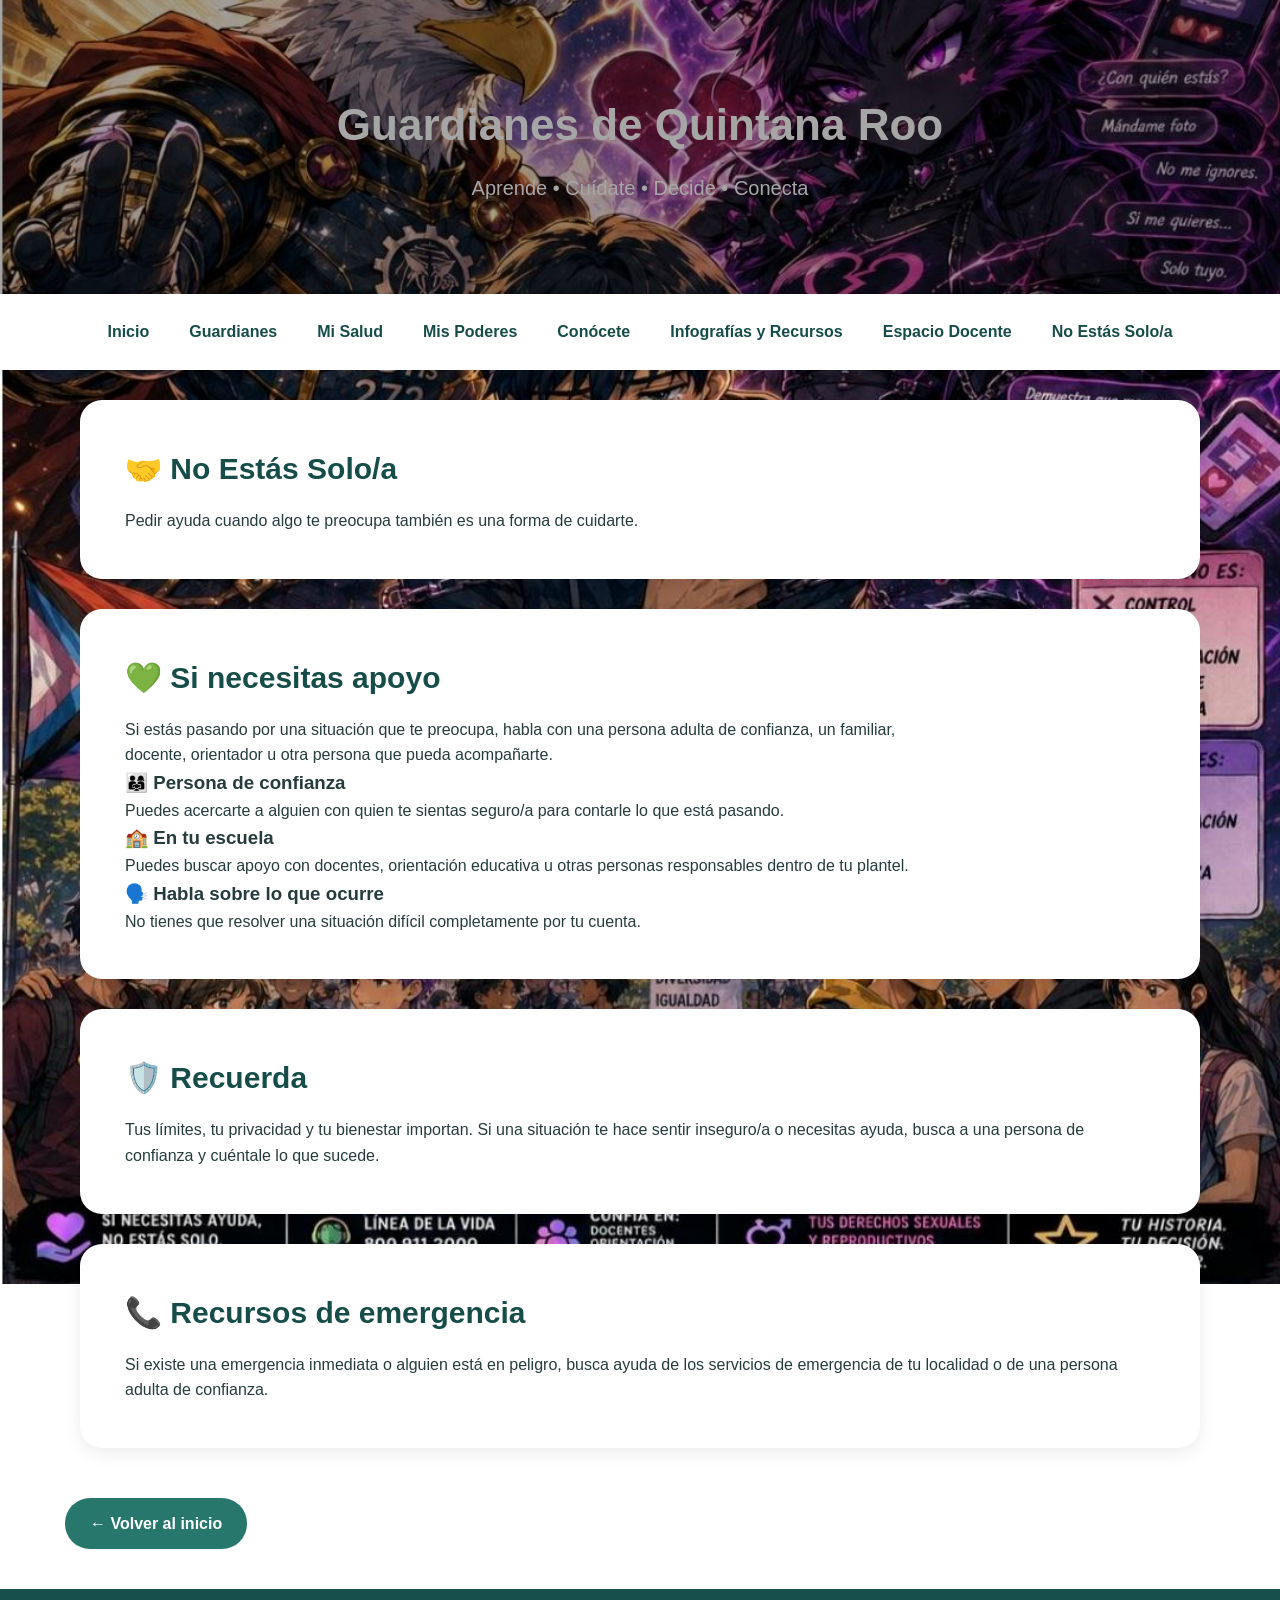
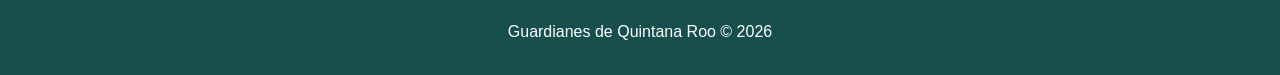
==== ayuda.html @ 65d1a96f "Add files via upload" ====
<!DOCTYPE html>
<html lang="es">
<head>
    <meta charset="UTF-8">
    <meta name="viewport" content="width=device-width, initial-scale=1.0">
    <title>No Estás Solo/a | Guardianes de Quintana Roo</title>
    <link rel="stylesheet" href="style.css">
</head>

<body>

<header>
    <h1>Guardianes de Quintana Roo</h1>
    <p>Aprende • Cuídate • Decide • Conecta</p>
</header>

<nav>
    <a href="index.html">Inicio</a>
    <a href="guardianes.html">Guardianes</a>
    <a href="salud.html">Mi Salud</a>
    <a href="poderes.html">Mis Poderes</a>
    <a href="conocete.html">Conócete</a>
    <a href="recursos.html">Infografías y Recursos</a>
    <a href="docente.html">Espacio Docente</a>
    <a href="ayuda.html">No Estás Solo/a</a>
</nav>

<main>

    <section class="hero">
        <h2>🤝 No Estás Solo/a</h2>
        <p>
            Pedir ayuda cuando algo te preocupa también es una
            forma de cuidarte.
        </p>
    </section>

    <section>
        <h2>💚 Si necesitas apoyo</h2>

        <p>
            Si estás pasando por una situación que te preocupa,
            habla con una persona adulta de confianza, un familiar,
            docente, orientador u otra persona que pueda acompañarte.
        </p>

        <div class="cards">

            <div class="card">
                <h3>👨‍👩‍👧 Persona de confianza</h3>
                <p>
                    Puedes acercarte a alguien con quien te sientas
                    seguro/a para contarle lo que está pasando.
                </p>
            </div>

            <div class="card">
                <h3>🏫 En tu escuela</h3>
                <p>
                    Puedes buscar apoyo con docentes, orientación
                    educativa u otras personas responsables dentro
                    de tu plantel.
                </p>
            </div>

            <div class="card">
                <h3>🗣️ Habla sobre lo que ocurre</h3>
                <p>
                    No tienes que resolver una situación difícil
                    completamente por tu cuenta.
                </p>
            </div>

        </div>
    </section>

    <section>
        <h2>🛡️ Recuerda</h2>

        <div class="card">
            <p>
                Tus límites, tu privacidad y tu bienestar importan.
                Si una situación te hace sentir inseguro/a o
                necesitas ayuda, busca a una persona de confianza
                y cuéntale lo que sucede.
            </p>
        </div>
    </section>

    <section>
        <h2>📞 Recursos de emergencia</h2>

        <div class="card">
            <p>
                Si existe una emergencia inmediata o alguien está
                en peligro, busca ayuda de los servicios de emergencia
                de tu localidad o de una persona adulta de confianza.
            </p>
        </div>
    </section>

    <a class="boton" href="index.html">← Volver al inicio</a>

</main>

<footer>
    <p>Guardianes de Quintana Roo © 2026</p>
</footer>

</body>
</html>
---- style.css ----
/* =========================
   CONFIGURACIÓN GENERAL
========================= */

* {
    box-sizing: border-box;
    margin: 0;
    padding: 0;
}

html {
    scroll-behavior: smooth;
}

body {
    font-family: Arial, sans-serif;
    background-image:
        url("cbtis-cancun.jpeg");

    background-size: cover;
    background-position: center;
    background-attachment: fixed;
    background-repeat: no-repeat;

    color: #263b3b;
    line-height: 1.6;
}


/* =========================
   ENCABEZADO
========================= */

       header {
    background-image: url("WhatsApp image 2026-10-01 at 5.55.22 PM.jpeg");
    background-size: cover;
    background-position: center;
    background-repeat: no-repeat;
    color: white;
    text-align: center;
    padding: 90px 20px;
    position: relative;
}

header::before {
    content: "";
    position: absolute;
    inset: 0;
    background: rgba(0, 0, 0, 0.35);
}

.encabezado-contenido {
    position: relative;
    z-index: 1;
}

header h1 {
    font-size: 44px;
    margin-bottom: 12px;
}

header p {
    font-size: 20px;
}


/* =========================
   MENÚ
========================= */

nav {
    background: white;
    display: flex;
    justify-content: center;
    align-items: center;
    flex-wrap: wrap;
    gap: 10px;
    padding: 15px;
    box-shadow: 0 3px 12px rgba(0, 0, 0, 0.12);
    position: sticky;
    top: 0;
    z-index: 100;
}

nav a {
    text-decoration: none;
    color: #174d49;
    font-weight: bold;
    padding: 10px 15px;
    border-radius: 20px;
    transition: 0.3s;
}

nav a:hover {
    background: #dff1eb;
    color: #174d49;
}


/* =========================
   CONTENIDO
========================= */

main {
    max-width: 1150px;
    margin: auto;
}

section {
    background: white;
    margin: 30px 15px;
    padding: 45px;
    border-radius: 22px;
    box-shadow: 0 5px 18px rgba(0,0,0,0.08);
    scroll-margin-top: 100px;
}

section h2 {
    color: #174d49;
    font-size: 30px;
    margin-bottom: 15px;
}

section > p {
    max-width: 800px;
}


/* =========================
   INICIO
========================= */

.inicio {
    text-align: center;
    padding: 75px 30px;
    background: linear-gradient(135deg, #ffffff, #e8f5f0);
}

.inicio h2 {
    font-size: 40px;
    margin-bottom: 8px;
}

.inicio h3 {
    font-size: 28px;
    color: #28776d;
    margin-bottom: 18px;
}

.inicio p {
    max-width: 700px;
    margin: 10px auto;
}


/* =========================
   BOTONES
========================= */

.boton,
button {
    display: inline-block;
    border: none;
    background: #28776d;
    color: white;
    padding: 13px 25px;
    margin-top: 20px;
    border-radius: 25px;
    text-decoration: none;
    font-size: 16px;
    font-weight: bold;
    cursor: pointer;
    transition: 0.3s;
}

.boton:hover,
button:hover {
    background: #174d49;
    transform: translateY(-2px);
}


/* =========================
   TARJETAS
========================= */

.tarjetas {
    display: flex;
    justify-content: center;
    flex-wrap: wrap;
    gap: 22px;
    margin-top: 30px;
}

.tarjeta {
    width: 280px;
    background: #eef7f4;
    border-radius: 18px;
    padding: 28px;
    text-align: center;
    box-shadow: 0 4px 12px rgba(0, 0, 0, 0.08);
    transition: 0.3s;
}

.tarjeta:hover {
    transform: translateY(-6px);
    box-shadow: 0 8px 18px rgba(0, 0, 0, 0.12);
}

.tarjeta span {
    display: block;
    font-size: 45px;
    margin-bottom: 12px;
}

.tarjeta h3 {
    color: #174d49;
    margin-bottom: 10px;
    font-size: 21px;
}

.tarjeta p {
    font-size: 15px;
}


/* =========================
   TARJETA ESPECIAL
========================= */

.especial {
    max-width: 500px;
    margin: 30px auto;
}


/* =========================
   RESULTADOS
========================= */

#resultado {
    color: #174d49;
    font-weight: bold;
    margin-top: 15px;
}


/* =========================
   PIE DE PÁGINA
========================= */

footer {
    background: #164f4c;
    color: white;
    text-align: center;
    padding: 30px 20px;
    margin-top: 40px;
}

footer h3 {
    margin-bottom: 8px;
}


/* =========================
   CELULAR
========================= */

@media (max-width: 700px) {

    header {
        padding: 45px 15px;
    }

    header h1 {
        font-size: 31px;
    }

    header p {
        font-size: 16px;
    }

    nav {
        gap: 5px;
    }

    nav a {
        font-size: 13px;
        padding: 8px 10px;
    }

    section {
        margin: 20px 10px;
        padding: 30px 20px;
    }

    .inicio {
        padding: 50px 20px;
    }

    .inicio h2 {
        font-size: 30px;
    }

    .inicio h3 {
        font-size: 23px;
    }

    .tarjeta {
        width: 100%;
        max-width: 350px;
    }
}
    header img {
        width: 180px;
        max-width: 80%;
        border-radius: 15px;
        margin-bottom:20px;
    }
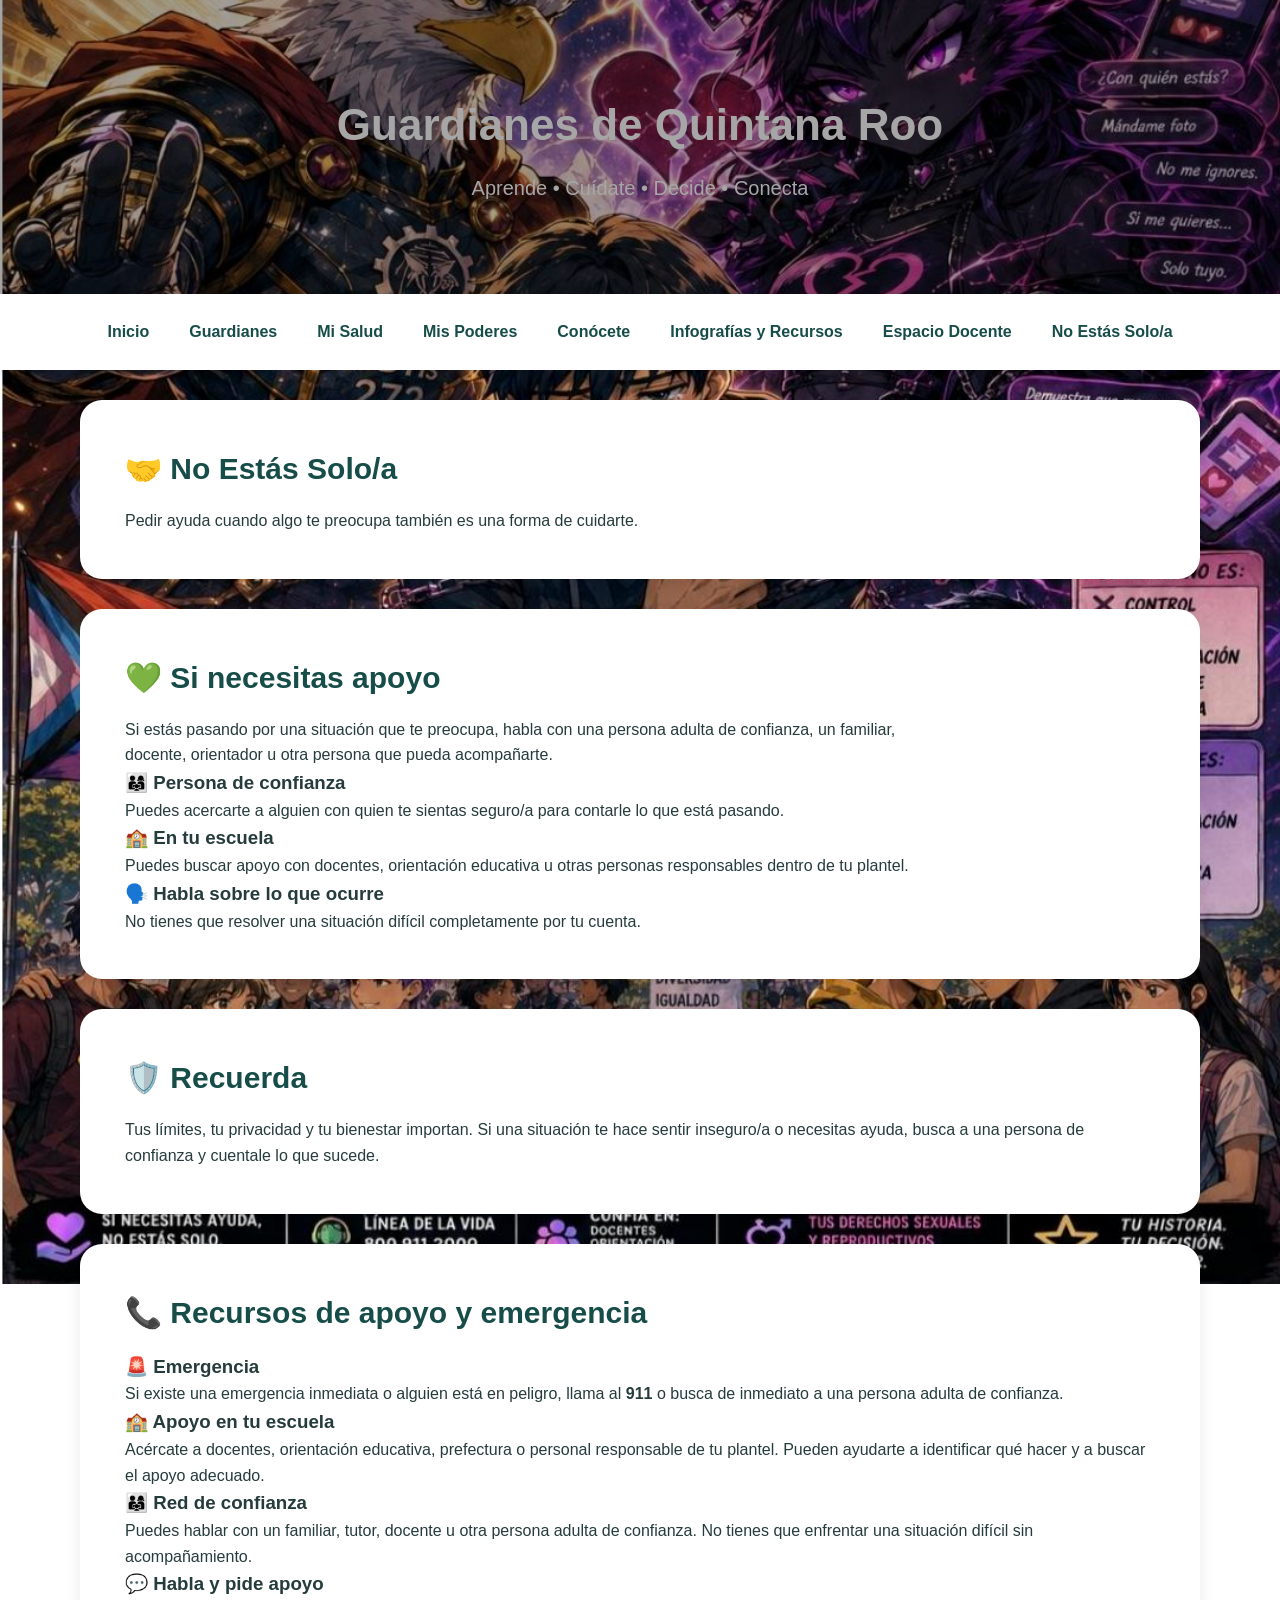
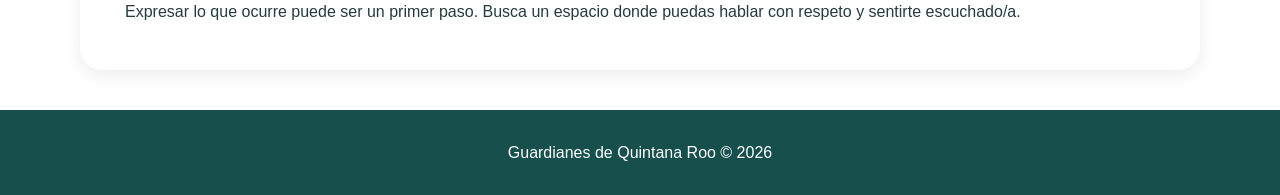
==== commit 1e163866: "Add files via upload" ====
--- a/ayuda.html
+++ b/ayuda.html
@@ -81,25 +81,53 @@
             <p>
                 Tus límites, tu privacidad y tu bienestar importan.
                 Si una situación te hace sentir inseguro/a o
-                necesitas ayuda, busca a una persona de confianza
-                y cuéntale lo que sucede.
+                necesitas ayuda, busca a una persona de confianza y cuentale lo que sucede.
+            </p>
+            </div>
+    </section>
+    <section>
+    <h2>📞 Recursos de apoyo y emergencia</h2>
+
+    <div class="cards">
+
+        <div class="card">
+            <h3>🚨 Emergencia</h3>
+            <p>
+                Si existe una emergencia inmediata o alguien está en peligro,
+                llama al <strong>911</strong> o busca de inmediato a una
+                persona adulta de confianza.
             </p>
         </div>
-    </section>
-
-    <section>
-        <h2>📞 Recursos de emergencia</h2>
 
         <div class="card">
+            <h3>🏫 Apoyo en tu escuela</h3>
             <p>
-                Si existe una emergencia inmediata o alguien está
-                en peligro, busca ayuda de los servicios de emergencia
-                de tu localidad o de una persona adulta de confianza.
+                Acércate a docentes, orientación educativa, prefectura
+                o personal responsable de tu plantel. Pueden ayudarte
+                a identificar qué hacer y a buscar el apoyo adecuado.
             </p>
         </div>
-    </section>
 
-    <a class="boton" href="index.html">← Volver al inicio</a>
+        <div class="card">
+            <h3>👨‍👩‍👧 Red de confianza</h3>
+            <p>
+                Puedes hablar con un familiar, tutor, docente u otra
+                persona adulta de confianza. No tienes que enfrentar
+                una situación difícil sin acompañamiento.
+            </p>
+        </div>
+
+        <div class="card">
+            <h3>💬 Habla y pide apoyo</h3>
+            <p>
+                Expresar lo que ocurre puede ser un primer paso.
+                Busca un espacio donde puedas hablar con respeto
+                y sentirte escuchado/a.
+            </p>
+        </div>
+
+    </div>
+</section>
 
 </main>
 
--- a/style.css
+++ b/style.css
@@ -317,3 +317,4 @@
         border-radius: 15px;
         margin-bottom:20px;
     }
+    
